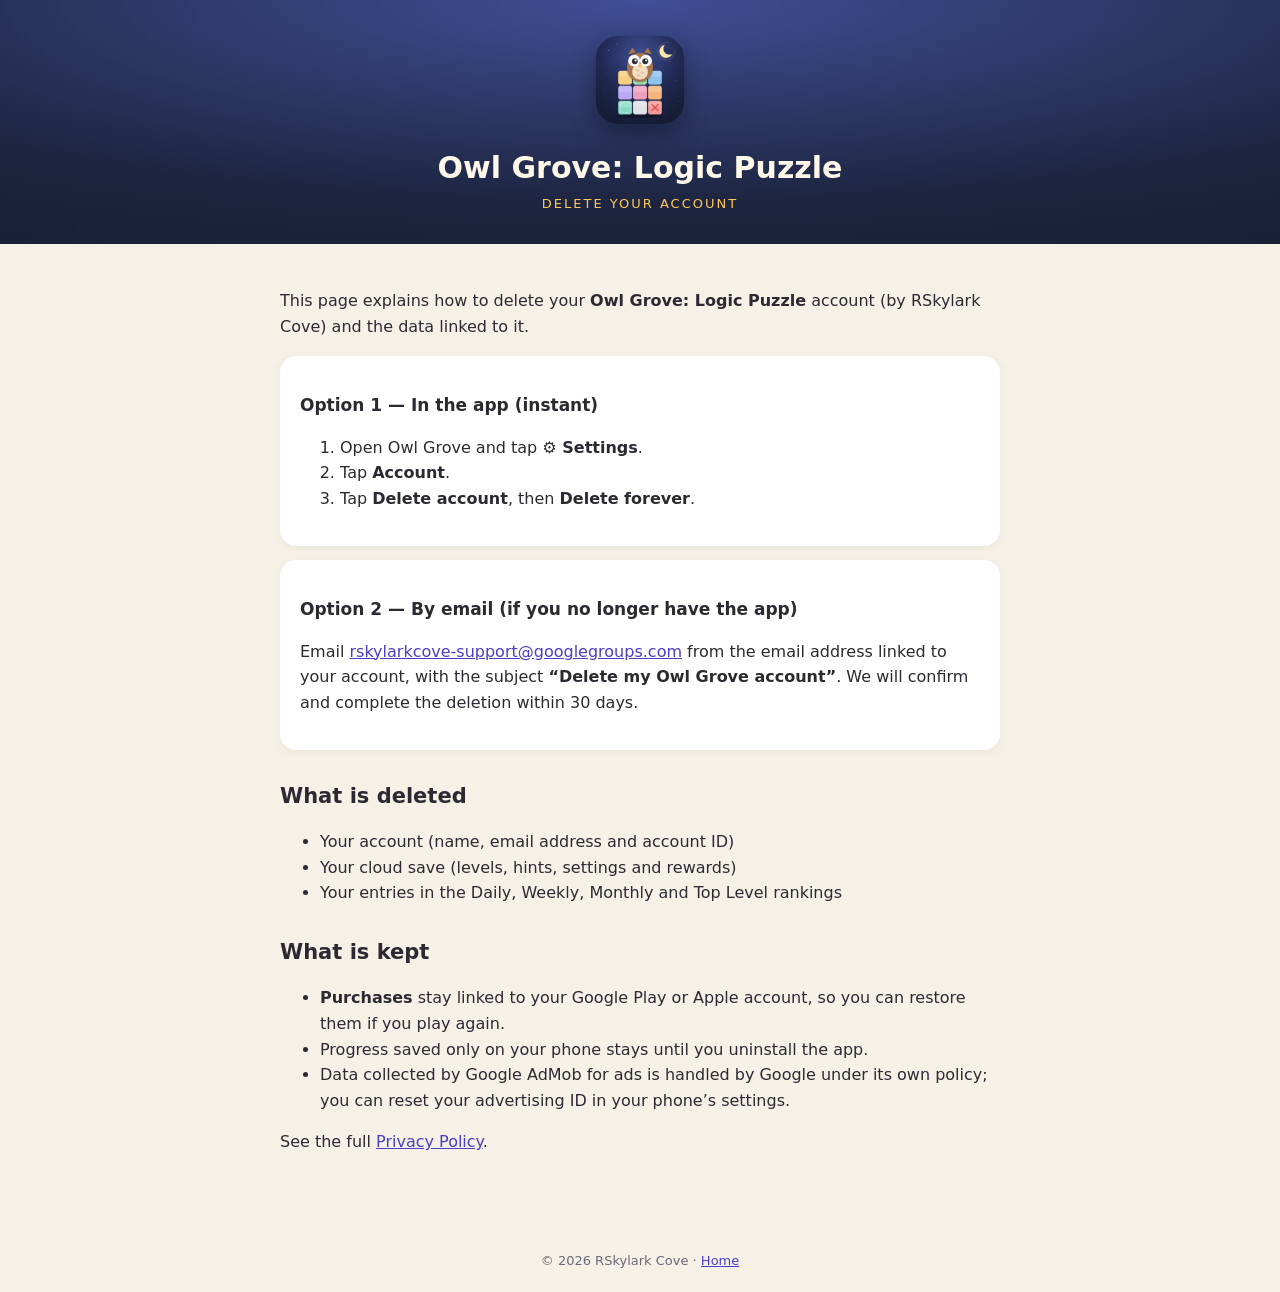
==== owl-grove/delete-account/index.html @ 4602ae49 "RSkylark Cove website: Owl Grove privacy policy, account deletion, app-ads.txt Co-Authored-By: Claud" ====
<!DOCTYPE html>
<html lang="en">
<head>
  <meta charset="UTF-8">
  <meta name="viewport" content="width=device-width, initial-scale=1">
  <title>Delete your account — Owl Grove: Logic Puzzle</title>
  <link rel="icon" href="../../favicon.png">
  <link rel="stylesheet" href="../../style.css">
</head>
<body>
<header>
  <img src="../icon.png" alt="Owl Grove app icon">
  <h1>Owl Grove: Logic Puzzle</h1>
  <p>Delete your account</p>
</header>
<main>
  <p>This page explains how to delete your <b>Owl Grove: Logic Puzzle</b> account (by RSkylark Cove) and the data linked to it.</p>

  <div class="card">
    <h3>Option 1 — In the app (instant)</h3>
    <ol>
      <li>Open Owl Grove and tap <b>⚙️ Settings</b>.</li>
      <li>Tap <b>Account</b>.</li>
      <li>Tap <b>Delete account</b>, then <b>Delete forever</b>.</li>
    </ol>
  </div>

  <div class="card">
    <h3>Option 2 — By email (if you no longer have the app)</h3>
    <p>Email <a href="mailto:rskylarkcove-support@googlegroups.com?subject=Delete%20my%20Owl%20Grove%20account">rskylarkcove-support@googlegroups.com</a> from the email address linked to your account, with the subject <b>“Delete my Owl Grove account”</b>. We will confirm and complete the deletion within 30 days.</p>
  </div>

  <h2>What is deleted</h2>
  <ul>
    <li>Your account (name, email address and account ID)</li>
    <li>Your cloud save (levels, hints, settings and rewards)</li>
    <li>Your entries in the Daily, Weekly, Monthly and Top Level rankings</li>
  </ul>

  <h2>What is kept</h2>
  <ul>
    <li><b>Purchases</b> stay linked to your Google Play or Apple account, so you can restore them if you play again.</li>
    <li>Progress saved only on your phone stays until you uninstall the app.</li>
    <li>Data collected by Google AdMob for ads is handled by Google under its own policy; you can reset your advertising ID in your phone’s settings.</li>
  </ul>

  <p>See the full <a href="../privacy/">Privacy Policy</a>.</p>
</main>
<footer>© 2026 RSkylark Cove · <a href="../../">Home</a></footer>
</body>
</html>
---- style.css ----
:root { --night: #1d2540; --cream: #fff7e8; --gold: #ffc857; --ink: #2b2a33; --muted: #6b6878; }
* { box-sizing: border-box; }
body {
  margin: 0; color: var(--ink); background: #f6f1e7;
  font-family: ui-rounded, "Nunito", "Segoe UI", system-ui, -apple-system, sans-serif; line-height: 1.6;
}
header {
  background: radial-gradient(120% 140% at 50% 0%, #3f4f96 0%, var(--night) 60%, #141a30 100%);
  color: var(--cream); padding: 36px 20px 30px; text-align: center;
}
header img { width: 88px; height: 88px; border-radius: 22px; box-shadow: 0 8px 24px rgba(0,0,0,.35); }
header h1 { margin: 12px 0 2px; font-size: 30px; }
header p { margin: 0; color: var(--gold); letter-spacing: 2px; font-size: 13px; text-transform: uppercase; }
main { max-width: 760px; margin: 0 auto; padding: 28px 20px 60px; }
h2 { font-size: 21px; margin: 30px 0 6px; }
h3 { font-size: 17px; margin: 18px 0 4px; }
a { color: #4a3fc4; }
.card { background: #fff; border-radius: 16px; padding: 18px 20px; box-shadow: 0 2px 10px rgba(0,0,0,.05); margin: 14px 0; }
.muted { color: var(--muted); font-size: 14px; }
table { border-collapse: collapse; width: 100%; font-size: 15px; }
th, td { text-align: left; padding: 8px 10px; border-bottom: 1px solid #ece4d3; vertical-align: top; }
th { background: #faf6ee; }
.btn { display: inline-block; background: var(--gold); color: #3a2a05; font-weight: 800; padding: 10px 18px; border-radius: 12px; text-decoration: none; }
footer { text-align: center; color: var(--muted); font-size: 13px; padding: 20px; }
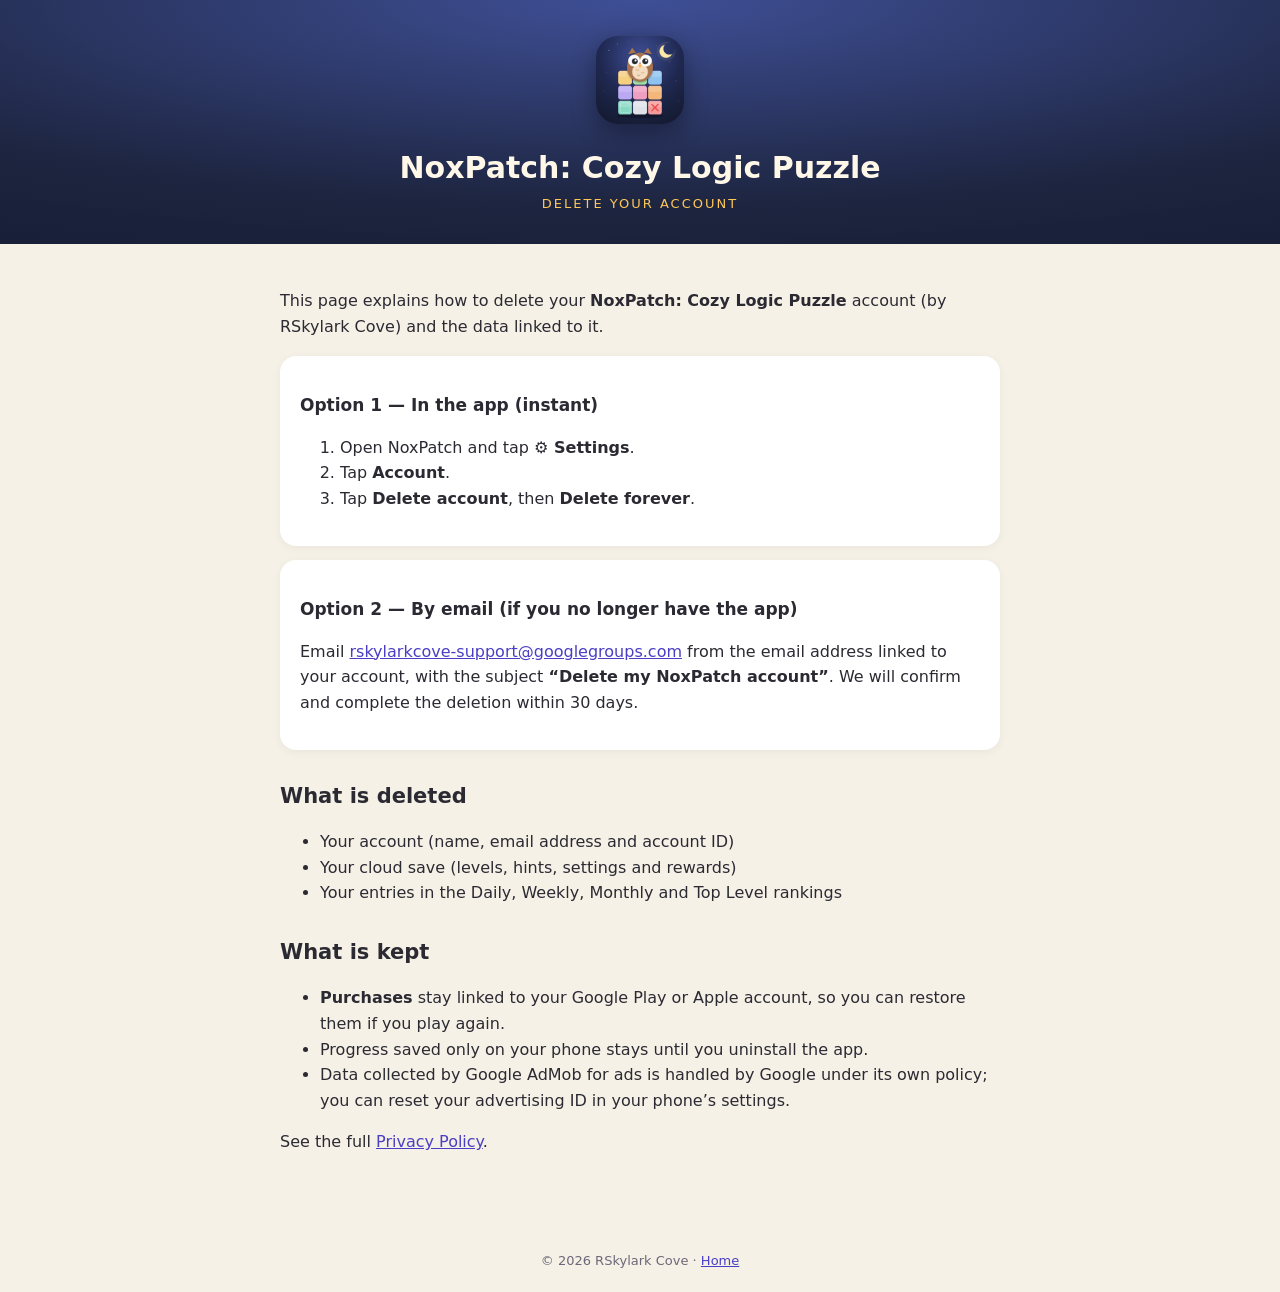
==== commit bf35425d: "Rename Owl Grove to NoxPatch; add /noxpatch/ pages (old /owl-grove/ links still work) Co-Authored-By" ====
--- a/owl-grove/delete-account/index.html
+++ b/owl-grove/delete-account/index.html
@@ -3,23 +3,23 @@
 <head>
   <meta charset="UTF-8">
   <meta name="viewport" content="width=device-width, initial-scale=1">
-  <title>Delete your account — Owl Grove: Logic Puzzle</title>
+  <title>Delete your account — NoxPatch: Cozy Logic Puzzle</title>
   <link rel="icon" href="../../favicon.png">
   <link rel="stylesheet" href="../../style.css">
 </head>
 <body>
 <header>
-  <img src="../icon.png" alt="Owl Grove app icon">
-  <h1>Owl Grove: Logic Puzzle</h1>
+  <img src="../icon.png" alt="NoxPatch app icon">
+  <h1>NoxPatch: Cozy Logic Puzzle</h1>
   <p>Delete your account</p>
 </header>
 <main>
-  <p>This page explains how to delete your <b>Owl Grove: Logic Puzzle</b> account (by RSkylark Cove) and the data linked to it.</p>
+  <p>This page explains how to delete your <b>NoxPatch: Cozy Logic Puzzle</b> account (by RSkylark Cove) and the data linked to it.</p>
 
   <div class="card">
     <h3>Option 1 — In the app (instant)</h3>
     <ol>
-      <li>Open Owl Grove and tap <b>⚙️ Settings</b>.</li>
+      <li>Open NoxPatch and tap <b>⚙️ Settings</b>.</li>
       <li>Tap <b>Account</b>.</li>
       <li>Tap <b>Delete account</b>, then <b>Delete forever</b>.</li>
     </ol>
@@ -27,7 +27,7 @@
 
   <div class="card">
     <h3>Option 2 — By email (if you no longer have the app)</h3>
-    <p>Email <a href="mailto:rskylarkcove-support@googlegroups.com?subject=Delete%20my%20Owl%20Grove%20account">rskylarkcove-support@googlegroups.com</a> from the email address linked to your account, with the subject <b>“Delete my Owl Grove account”</b>. We will confirm and complete the deletion within 30 days.</p>
+    <p>Email <a href="mailto:rskylarkcove-support@googlegroups.com?subject=Delete%20my%20NoxPatch%20account">rskylarkcove-support@googlegroups.com</a> from the email address linked to your account, with the subject <b>“Delete my NoxPatch account”</b>. We will confirm and complete the deletion within 30 days.</p>
   </div>
 
   <h2>What is deleted</h2>
